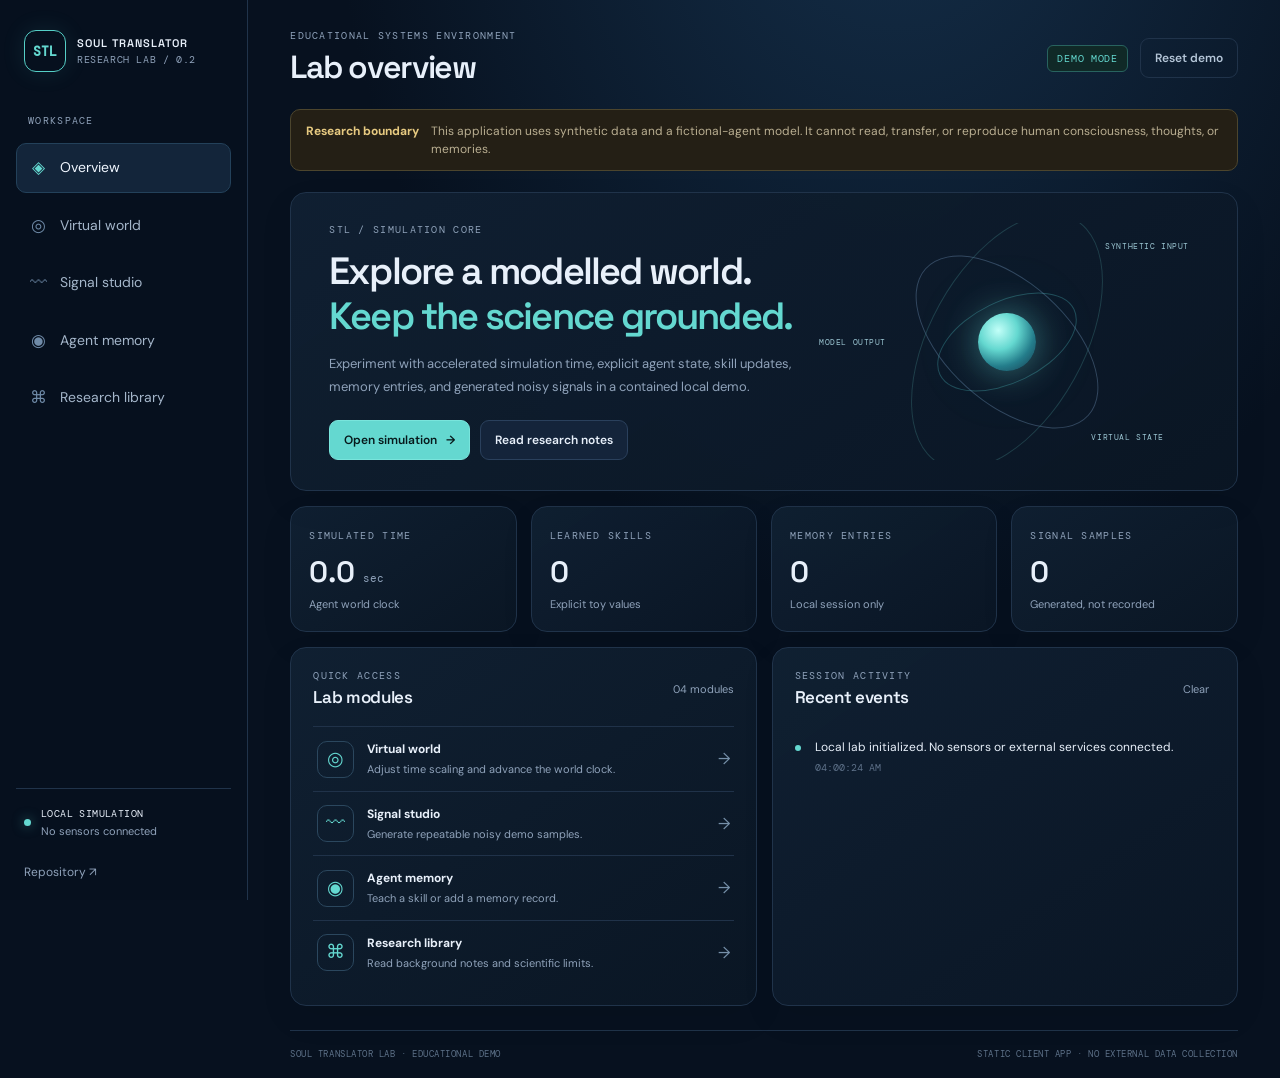
==== index.html @ 39d68d20 "Add root entry point for GitHub Pages" ====
<!doctype html>
<html lang="en">
<head>
  <meta charset="utf-8">
  <meta name="viewport" content="width=device-width,initial-scale=1">
  <meta name="theme-color" content="#07111f">
  <meta name="description" content="Soul Translator Lab — an educational synthetic-signal and virtual-world simulation.">
  <title>Soul Translator Lab</title>
  <link rel="stylesheet" href="./site/styles.css">
</head>
<body>
  <script>window.location.replace("./site/" + window.location.search + window.location.hash);</script>
  <p>Opening the <a href="./site/">Soul Translator Lab browser interface</a>…</p>
</body>
</html>
---- site/styles.css ----
@import url('https://fonts.googleapis.com/css2?family=DM+Mono:wght@400;500&family=DM+Sans:wght@400;500;600;700&family=Space+Grotesk:wght@400;500;600;700&display=swap');
:root{color-scheme:dark;--bg:#07111f;--panel:#0c1929;--panel-2:#101f31;--line:#20334a;--text:#e8f0fa;--muted:#8fa2ba;--dim:#5e7189;--accent:#64d8d0;--blue:#74a8ff;--gold:#d8b875;--danger:#ef8c8c;--radius:16px;font-family:'DM Sans',sans-serif}
*{box-sizing:border-box}html{scroll-behavior:smooth}body{margin:0;background:radial-gradient(ellipse at 70% -20%,#15304b 0,transparent 45%),var(--bg);color:var(--text);font-size:14px;line-height:1.5}button,input,textarea{font:inherit}button{cursor:pointer}.app-shell{display:grid;grid-template-columns:248px minmax(0,1fr);min-height:100vh}.sidebar{height:100vh;position:sticky;top:0;padding:25px 16px 18px;border-right:1px solid var(--line);background:rgba(7,17,31,.92);display:flex;flex-direction:column;gap:8px}.brand{display:flex;align-items:center;gap:11px;padding:5px 8px 34px;text-decoration:none;color:inherit}.brand-mark{display:grid;place-items:center;height:42px;width:42px;border:1px solid #55cfc7;border-radius:12px;color:var(--accent);font:700 13px 'DM Mono',monospace;box-shadow:0 0 24px #64d8d01a}.brand strong,.brand small{display:block;white-space:nowrap}.brand strong{font:600 11px 'Space Grotesk',sans-serif;letter-spacing:.09em}.brand small{font:10px 'DM Mono',monospace;color:var(--muted);margin-top:3px;letter-spacing:.06em}.nav-label,.eyebrow,.metric-label,.research-index{font:10px 'DM Mono',monospace;letter-spacing:.13em;color:var(--muted)}.nav-label{padding:0 12px 8px}.nav-item{display:flex;align-items:center;gap:12px;border:1px solid transparent;background:transparent;color:#a4b6ca;text-align:left;padding:11px 12px;border-radius:10px;transition:.18s}.nav-item span{width:19px;color:#6f8ba8;font-size:17px;text-align:center}.nav-item:hover,.nav-item.active{background:#13253a;border-color:#23415a;color:#f1f7ff}.nav-item.active span{color:var(--accent)}.sidebar-bottom{margin-top:auto;border-top:1px solid var(--line);padding:18px 8px 0}.status{display:flex;align-items:center;gap:10px;margin-bottom:22px}.status strong,.status small{display:block}.status strong{font:10px 'DM Mono',monospace;letter-spacing:.04em}.status small{color:var(--muted);font-size:11px;margin-top:3px}.status-dot{height:7px;width:7px;border-radius:100%;background:var(--accent);box-shadow:0 0 12px #64d8d080;display:inline-block;flex-shrink:0}.sidebar-bottom>a{font-size:12px;color:var(--muted);text-decoration:none}.sidebar-bottom>a:hover{color:var(--accent)}.main{width:100%;max-width:1600px;margin:auto;padding:29px clamp(20px,3.3vw,52px) 18px}.topbar{display:flex;justify-content:space-between;gap:18px;align-items:center;margin-bottom:22px}.topbar h1{font:600 clamp(25px,2.5vw,34px) 'Space Grotesk',sans-serif;letter-spacing:-.04em;margin:5px 0 0}.top-actions{display:flex;align-items:center;gap:12px}.mode-tag{font:10px 'DM Mono',monospace;letter-spacing:.07em;color:var(--accent);border:1px solid #28635f;background:#102927;border-radius:6px;padding:6px 9px;white-space:nowrap}.button{border:1px solid transparent;border-radius:9px;padding:10px 14px;font-size:12px;font-weight:600;transition:transform .12s,border-color .12s,background .12s;color:var(--text);display:inline-flex;align-items:center;justify-content:center;gap:9px}.button:active{transform:translateY(1px)}.button:focus-visible,.nav-item:focus-visible,.module-row:focus-visible{outline:2px solid var(--accent);outline-offset:2px}.button.primary{color:#07191b;background:var(--accent);border-color:#79e5dc}.button.primary:hover{background:#8be9e1}.button.secondary{background:#14243a;border-color:#2a405c}.button.secondary:hover,.button.ghost:hover{border-color:#54758f;background:#182c43}.button.ghost{background:transparent;border-color:var(--line);color:#b5c6d8}.notice{display:flex;gap:12px;align-items:flex-start;border:1px solid #4c452d;border-radius:10px;background:#241f15;color:#d3c8a7;padding:12px 15px;margin-bottom:21px;font-size:12px}.notice strong{white-space:nowrap;color:#e7ca81}.notice span{color:#b9ae91}.view{display:none;animation:appear .24s ease}.view.active{display:block}@keyframes appear{from{opacity:.5;transform:translateY(4px)}to{opacity:1;transform:none}}.panel{background:linear-gradient(145deg,rgba(16,32,50,.97),rgba(10,22,36,.98));border:1px solid var(--line);border-radius:var(--radius);box-shadow:0 13px 35px #00000010}.hero{min-height:265px;padding:30px clamp(22px,3vw,38px);display:grid;grid-template-columns:minmax(0,1.12fr) minmax(220px,.88fr);overflow:hidden;position:relative}.hero-copy{position:relative;z-index:1;max-width:600px}.hero h2{font:600 clamp(25px,3vw,38px)/1.18 'Space Grotesk',sans-serif;letter-spacing:-.05em;margin:13px 0}.hero h2 em{font-style:normal;color:var(--accent)}.hero p,.section-intro p{color:var(--muted);max-width:540px;font-size:13px;line-height:1.8}.hero-actions{display:flex;flex-wrap:wrap;gap:10px;margin-top:22px}.orbital{position:relative;min-height:220px;display:grid;place-items:center;overflow:hidden}.core{width:58px;height:58px;border-radius:50%;background:radial-gradient(circle at 35% 30%,#c2fff8,#64d8d0 35%,#247d8b 65%,#163448);box-shadow:0 0 35px #64d8d077,0 0 90px #64d8d01c;z-index:2}.orbit{border:1px solid #3b8f9870;border-radius:50%;position:absolute;transform:rotate(-26deg)}.orbit-one{width:150px;height:82px}.orbit-two{width:220px;height:122px;transform:rotate(42deg);border-color:#7494be60}.orbit-three{width:280px;height:155px;transform:rotate(-61deg);border-color:#3d7d8360}.orbit-label{position:absolute;font:8px 'DM Mono',monospace;letter-spacing:.07em;color:#9bc5d2}.label-a{top:18px;right:10px}.label-b{bottom:18px;right:35px}.label-c{top:48%;left:3px}.stat-grid{display:grid;grid-template-columns:repeat(4,minmax(0,1fr));gap:14px;margin:15px 0}.metric{padding:17px 18px}.metric strong{font:600 clamp(23px,2.3vw,30px) 'Space Grotesk',sans-serif;display:block;margin:8px 0 2px}.metric strong small{font:11px 'DM Mono',monospace;color:var(--muted)}.metric-foot{font-size:11px;color:var(--muted)}.two-col{display:grid;grid-template-columns:minmax(0,1fr) minmax(0,1fr);gap:15px}.section-panel{padding:21px 22px;min-width:0}.panel-heading{display:flex;align-items:center;justify-content:space-between;gap:12px;margin-bottom:18px}.panel-heading h3,.research-card h3{font:600 17px 'Space Grotesk',sans-serif;margin:4px 0 0;letter-spacing:-.02em}.subtle{font-size:11px;color:var(--muted)}.module-list{display:flex;flex-direction:column}.module-row{width:100%;display:flex;align-items:center;text-align:left;gap:13px;padding:13px 4px;background:transparent;border:0;border-top:1px solid #203249;color:var(--text)}.module-icon{display:grid;place-items:center;width:37px;height:37px;border:1px solid #2b475e;border-radius:10px;color:var(--accent);font-size:19px;flex-shrink:0}.module-row strong,.module-row small{display:block}.module-row strong{font-size:12px}.module-row small{font-size:11px;color:var(--muted);margin-top:3px}.module-row .chevron{margin-left:auto;color:#7690a9;font-size:16px}.module-row:hover .chevron{color:var(--accent)}.activity-list{display:flex;flex-direction:column;gap:0;max-height:290px;overflow-y:auto}.activity-item{display:grid;grid-template-columns:10px 1fr;gap:10px;padding:12px 0;border-top:1px solid #203249}.activity-item:first-child{border-top:0}.activity-item .bullet{width:6px;height:6px;border-radius:50%;background:var(--accent);margin-top:7px}.activity-item p{margin:0;font-size:12px;line-height:1.55}.activity-item time{display:block;font:10px 'DM Mono',monospace;color:var(--dim);margin-top:4px}.empty-state{padding:24px 12px;text-align:center;color:var(--muted);font-size:12px;border:1px dashed #263b51;border-radius:10px}.text-button{background:transparent;border:0;color:var(--muted);font-size:11px}.text-button:hover{color:var(--accent)}.section-intro{margin:6px 0 21px}.section-intro h2{font:600 29px 'Space Grotesk',sans-serif;letter-spacing:-.04em;margin:5px 0}.section-intro p{margin-top:4px}.sim-grid{align-items:stretch}.clock-readout{border:1px solid #263c50;border-radius:12px;padding:20px;background:#081522;margin-bottom:21px}.clock-readout>span{font:10px 'DM Mono',monospace;color:var(--muted);letter-spacing:.1em}.clock-readout>strong{display:block;font:600 32px 'Space Grotesk',sans-serif;margin:7px 0 14px}.clock-readout>strong small{font:11px 'DM Mono',monospace;color:var(--muted)}.progress-track{height:5px;background:#1e3044;border-radius:99px;overflow:hidden}.progress-fill{height:100%;width:0;background:linear-gradient(90deg,#3ca7a5,var(--accent));transition:width .2s}.clock-meta{display:flex;justify-content:space-between;gap:10px;margin-top:10px;font-size:11px;color:var(--muted)}.clock-meta b{color:var(--text);font-weight:500}.field-label{display:block;font-size:12px;font-weight:600;color:#c1cfdd;margin-bottom:9px}.range-row{display:flex;gap:12px;align-items:center;margin:0 0 22px}.range-row input[type=range]{width:100%;accent-color:var(--accent);cursor:pointer}.range-row output{font:11px 'DM Mono',monospace;color:var(--accent);min-width:48px;text-align:right}.button-row{display:flex;gap:8px;flex-wrap:wrap}.field-group{margin-top:21px}.input-row{display:flex;gap:8px}.input-row input,.text-input{background:#081522;border:1px solid #2a4056;border-radius:8px;padding:11px 12px;color:var(--text);width:100%;outline:none}.input-row input:focus,.text-input:focus{border-color:#5accc4;box-shadow:0 0 0 3px #64d8d014}.input-row input{min-width:0}.entity-card{display:flex;gap:15px;align-items:center;padding:17px;border-radius:12px;border:1px solid #273c52;background:#0a1725}.entity-avatar{display:grid;place-items:center;position:relative;width:54px;height:54px;background:linear-gradient(145deg,#225f68,#142f49);border:1px solid #3f9395;border-radius:15px;font:600 20px 'Space Grotesk',sans-serif;color:#9ef7eb}.entity-avatar span{position:absolute;right:-5px;bottom:-5px;background:#e2c77e;color:#1c2630;border-radius:5px;font:9px 'DM Mono',monospace;padding:2px 4px}.entity-card strong{font-size:13px}.entity-card p{margin:4px 0 0;font-size:11px;color:var(--muted)}.pill{font-size:10px;color:var(--accent);display:flex;align-items:center;gap:6px;border:1px solid #255653;border-radius:99px;padding:5px 8px}.pill .status-dot{width:5px;height:5px}.details-table{margin-top:21px}.details-table>div{display:flex;justify-content:space-between;padding:11px 1px;border-bottom:1px solid #203249;font-size:12px}.details-table span{color:var(--muted)}.details-table strong{font:11px 'DM Mono',monospace;font-weight:500}.small-note{font-size:11px;line-height:1.65;color:#8295a9;margin-top:17px;padding:12px;border-left:2px solid #496276;background:#0b1826}.signal-grid{display:grid;grid-template-columns:minmax(240px,.7fr) minmax(0,1.3fr);gap:15px;margin-bottom:15px}.signal-controls .text-input{margin-bottom:18px}.full{width:100%;margin-top:8px}.chart-legend{font-size:11px;color:var(--muted)}.chart-legend i{display:inline-block;width:7px;height:7px;border-radius:50%;background:var(--accent);margin-right:5px}.chart-summary{display:grid;grid-template-columns:auto 1fr auto 1fr;align-items:baseline;gap:6px 10px}.chart-summary strong{font:600 22px 'Space Grotesk',sans-serif;color:var(--accent)}.chart-summary span{font-size:10px;color:var(--muted)}#signal-chart{display:block;width:100%;height:235px;margin-top:13px}.chart-foot{display:flex;justify-content:space-between;gap:12px;padding-top:10px;border-top:1px solid #203249;font-size:10px;color:var(--muted)}.small-button{padding:7px 10px}.table-wrap{overflow-x:auto}table{border-collapse:collapse;width:100%;text-align:left;white-space:nowrap}th{color:var(--muted);font:10px 'DM Mono',monospace;letter-spacing:.05em;font-weight:400;padding:12px 10px;border-bottom:1px solid #294057}td{font-size:11px;padding:12px 10px;border-bottom:1px solid #203249;color:#c1cfdd}tbody tr:hover{background:#ffffff04}.empty-cell{text-align:center;color:var(--muted);padding:24px}.table-panel{margin-bottom:16px}.textarea{resize:vertical;min-height:95px}.divider{height:1px;background:#203249;margin:23px 0}.skills-list,.memory-list{display:flex;flex-direction:column;gap:11px}.skill-item{display:grid;grid-template-columns:minmax(0,1fr) auto;gap:8px;align-items:center}.skill-item strong{font-size:12px;font-weight:500;overflow-wrap:anywhere}.skill-item small{font:10px 'DM Mono',monospace;color:var(--muted)}.skill-progress{grid-column:1/3;height:5px;background:#1a2c40;border-radius:99px;overflow:hidden}.skill-progress span{display:block;height:100%;background:linear-gradient(90deg,#338f92,var(--accent));border-radius:99px}.memory-item{border:1px solid #253a50;border-radius:10px;background:#0a1725;padding:12px 13px}.memory-item p{font-size:12px;margin:0;overflow-wrap:anywhere}.memory-item time{display:block;font:10px 'DM Mono',monospace;color:var(--dim);margin-top:8px}.research-grid{display:grid;grid-template-columns:repeat(2,minmax(0,1fr));gap:15px}.research-card{padding:22px}.research-index{color:var(--accent)}.research-card h3{font-size:19px;margin-top:10px}.research-card>p{color:var(--muted);font-size:12px;line-height:1.75;min-height:64px}.research-card ul{list-style:none;padding:0;margin:17px 0 0}.research-card li{padding:12px 0;border-top:1px solid #203249}.research-card li strong,.research-card li span{display:block}.research-card li strong{font-size:12px;font-weight:600}.research-card li span{font-size:11px;color:var(--muted);margin-top:3px;line-height:1.5}.sources-panel{margin-top:15px}.sources-panel>a{padding:12px 0;border-top:1px solid #203249;display:flex;justify-content:space-between;text-decoration:none;color:#c3d4e4;font-size:12px}.sources-panel>a:hover,.sources-panel>a span{color:var(--accent)}.footer{display:flex;justify-content:space-between;gap:14px;border-top:1px solid var(--line);padding-top:17px;margin-top:24px;font:9px 'DM Mono',monospace;color:#5d7188;letter-spacing:.06em}.toast{position:fixed;bottom:24px;right:24px;z-index:10;max-width:min(360px,calc(100vw - 32px));background:#173329;border:1px solid #357365;color:#c5fff1;padding:12px 15px;border-radius:9px;font-size:12px;box-shadow:0 10px 32px #0006;opacity:0;transform:translateY(8px);pointer-events:none;transition:.2s}.toast.show{opacity:1;transform:none}
@media(max-width:1050px){.app-shell{grid-template-columns:215px minmax(0,1fr)}.sidebar{padding-left:12px;padding-right:12px}.main{padding:24px 22px 16px}.orbital{transform:scale(.82)}.stat-grid{grid-template-columns:repeat(2,minmax(0,1fr))}.signal-grid{grid-template-columns:minmax(220px,.8fr) minmax(0,1.2fr)}}@media(max-width:780px){.app-shell{display:block}.sidebar{position:sticky;z-index:5;top:0;height:auto;display:flex;flex-direction:row;align-items:center;gap:6px;padding:10px 12px;border-right:0;border-bottom:1px solid var(--line);overflow-x:auto}.brand{padding:0 10px 0 0;flex-shrink:0}.brand-mark{width:35px;height:35px}.brand strong{font-size:9px}.brand small{font-size:8px}.nav-label,.sidebar-bottom{display:none}.nav-item{flex-shrink:0;padding:9px 10px;font-size:11px;gap:6px}.nav-item span{font-size:14px;width:auto}.main{padding:22px 15px}.hero{grid-template-columns:minmax(0,1fr);padding:25px 22px}.orbital{position:absolute;opacity:.27;right:-55px;bottom:-20px;width:250px;pointer-events:none}.hero-copy{max-width:620px}.notice{font-size:11px}.two-col,.signal-grid{grid-template-columns:minmax(0,1fr)}.topbar{align-items:flex-start}.top-actions{flex-wrap:wrap;justify-content:flex-end}.research-grid{grid-template-columns:minmax(0,1fr)}.research-card>p{min-height:0}.footer{flex-direction:column}.signal-grid{gap:15px}}@media(max-width:460px){.brand strong{display:none}.brand small{display:none}.brand-mark{width:32px;height:32px}.nav-item{font-size:10px;padding:8px}.topbar h1{font-size:23px}.top-actions{gap:6px}.top-actions .button{padding:8px;font-size:10px}.mode-tag{font-size:8px;padding:5px}.stat-grid{gap:8px}.metric{padding:13px}.metric strong{font-size:24px}.section-panel{padding:17px}.clock-meta{font-size:10px}.button-row .button{flex:1;padding:9px 8px}.chart-summary{grid-template-columns:auto 1fr}.chart-summary span{margin-bottom:6px}}
@media(prefers-reduced-motion:reduce){*,*::before,*::after{scroll-behavior:auto!important;animation-duration:.01ms!important;animation-iteration-count:1!important;transition-duration:.01ms!important}}
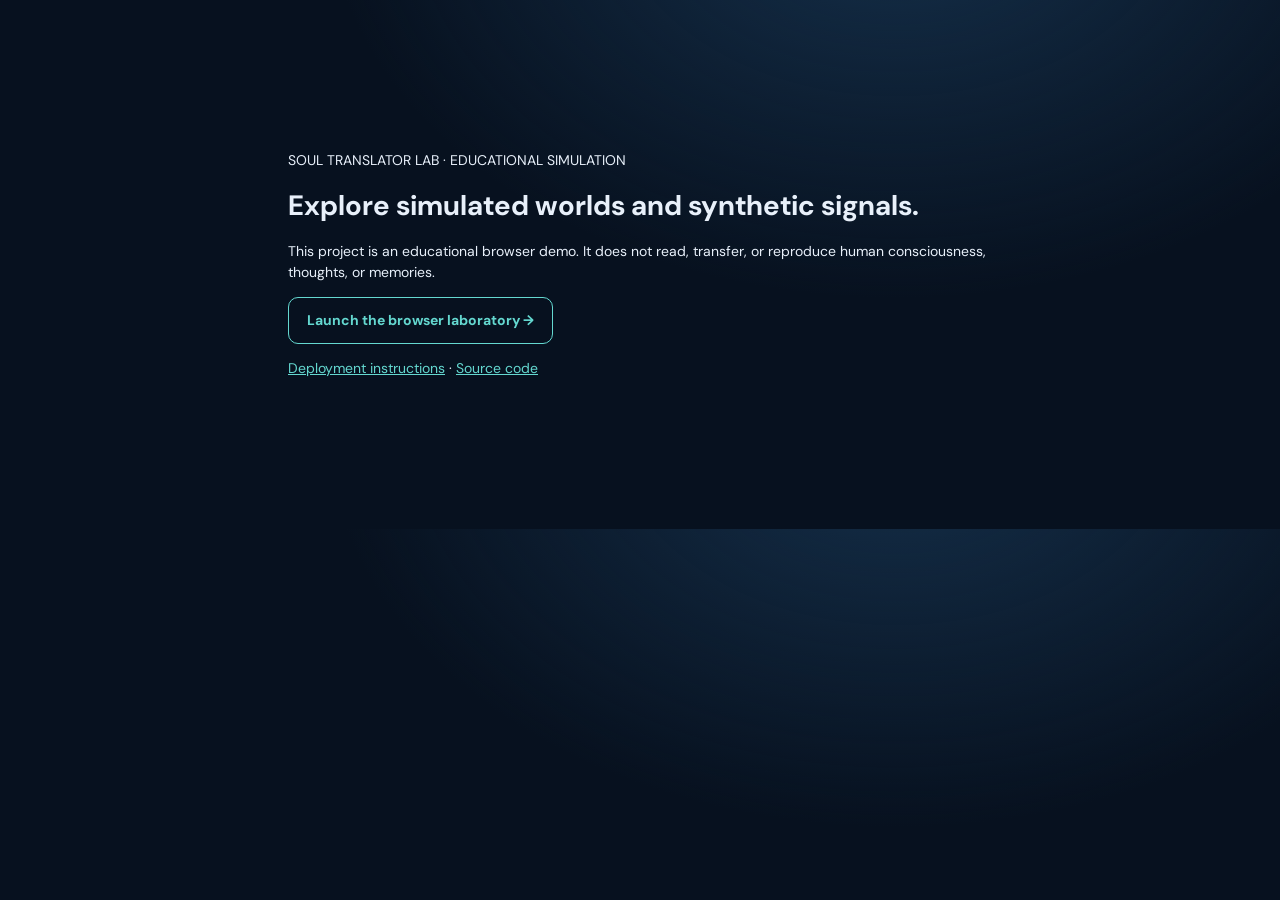
==== commit 1b254b21: "fix: provide a useful repository root landing page" ====
--- a/index.html
+++ b/index.html
@@ -2,14 +2,25 @@
 <html lang="en">
 <head>
   <meta charset="utf-8">
-  <meta name="viewport" content="width=device-width,initial-scale=1">
+  <meta name="viewport" content="width=device-width, initial-scale=1">
   <meta name="theme-color" content="#07111f">
   <meta name="description" content="Soul Translator Lab — an educational synthetic-signal and virtual-world simulation.">
   <title>Soul Translator Lab</title>
   <link rel="stylesheet" href="./site/styles.css">
+  <style>
+    .landing { max-width: 760px; margin: 12vh auto; padding: 28px; }
+    .landing h1 { line-height: 1.15; }
+    .landing a { color: var(--accent, #64d8d0); }
+    .landing .launch { display: inline-block; padding: 12px 18px; border: 1px solid #64d8d0; border-radius: 10px; text-decoration: none; font-weight: 700; }
+  </style>
 </head>
 <body>
-  <script>window.location.replace("./site/" + window.location.search + window.location.hash);</script>
-  <p>Opening the <a href="./site/">Soul Translator Lab browser interface</a>…</p>
+  <main class="landing">
+    <p>SOUL TRANSLATOR LAB · EDUCATIONAL SIMULATION</p>
+    <h1>Explore simulated worlds and synthetic signals.</h1>
+    <p>This project is an educational browser demo. It does not read, transfer, or reproduce human consciousness, thoughts, or memories.</p>
+    <p><a class="launch" href="./site/">Launch the browser laboratory →</a></p>
+    <p><a href="./docs/GITHUB_PAGES.md">Deployment instructions</a> · <a href="https://github.com/ArkansasIo/Soul-Translator-Lab-STL-">Source code</a></p>
+  </main>
 </body>
-</html>+</html>
